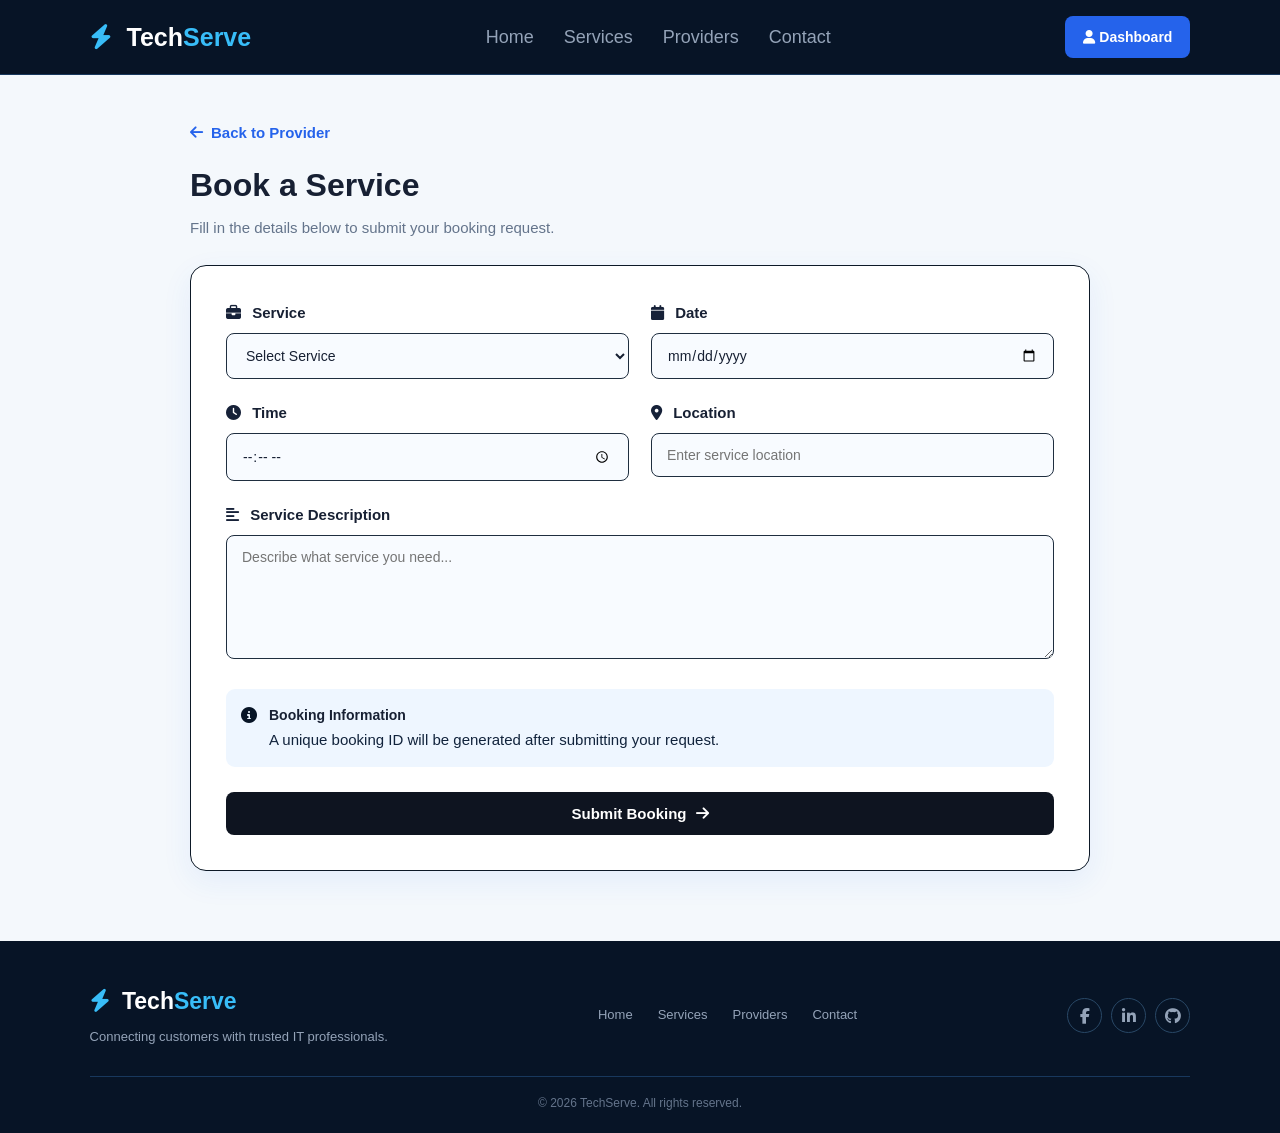
==== booking.html @ da5bcb63 "Customer Support Service" ====
<!DOCTYPE html>
<html lang="en">
<head>
    <meta charset="UTF-8">
    <meta name="viewport" content="width=device-width, initial-scale=1.0">
    <title>TechServe - Book Service</title>
    <link rel="stylesheet" href="booking.css">
    <link rel="stylesheet" href="https://cdnjs.cloudflare.com/ajax/libs/font-awesome/6.4.0/css/all.min.css">
</head>
<body>
    <header class="navbar">
        <div class="logo">
            <i class="fas fa-bolt"></i>
            Tech<span>Serve</span>
        </div>
        <nav class="nav-links">
            <a href="index.html">Home</a>
            <a href="index.html#services">Services</a>
            <a href="provider.html">Providers</a>
            <a href="contact.html">Contact</a>
        </nav>
        <a href="dashboard.html" class="login-btn">
            <i class="fas fa-user"></i>
            Dashboard
        </a>
    </header>

    <main class="booking-page">
        <div class="booking-header">
            <a href="provider.html" class="back-link">
                <i class="fas fa-arrow-left"></i>
                Back to Provider
            </a>
            <h1>Book a Service</h1>
            <p>Fill in the details below to submit your booking request.</p>
        </div>

        <section class="booking-card">
            <form id="bookingForm">
                <div class="form-row">
                    <div class="form-group">
                        <label for="service">
                            <i class="fas fa-briefcase"></i>
                            Service
                        </label>
                        <select id="service" required>
                            <option value="">Select Service</option>
                            <option value="Web Development">Web Development</option>
                            <option value="UI/UX Design">UI/UX Design</option>
                            <option value="Graphic Design">Graphic Design</option>
                            <option value="Mobile App Development">Mobile App Development</option>
                            <option value="Digital Marketing">Digital Marketing</option>
                            <option value="IT Support">IT Support</option>
                        </select>
                    </div>

                    <div class="form-group">
                        <label for="date">
                            <i class="fas fa-calendar"></i>
                            Date
                        </label>
                        <input type="date" id="date" required>
                    </div>
                </div>

                <div class="form-row">
                    <div class="form-group">
                        <label for="time">
                            <i class="fas fa-clock"></i>
                            Time
                        </label>
                        <input type="time" id="time" required>
                    </div>

                    <div class="form-group">
                        <label for="location">
                            <i class="fas fa-location-dot"></i>
                            Location
                        </label>
                        <input type="text" id="location" placeholder="Enter service location" required>
                    </div>
                </div>

                <div class="form-group">
                    <label for="description">
                        <i class="fas fa-align-left"></i>
                        Service Description
                    </label>
                    <textarea id="description" rows="6" placeholder="Describe what service you need..." required></textarea>
                </div>

                <div class="booking-info">
                    <i class="fas fa-circle-info"></i>
                    <div>
                        <strong>Booking Information</strong>
                        <p>A unique booking ID will be generated after submitting your request.</p>
                    </div>
                </div>

                <button type="submit" class="submit-btn">
                    Submit Booking
                    <i class="fas fa-arrow-right"></i>
                </button>
            </form>

            <div id="bookingSuccess" class="success-box">
                <i class="fas fa-circle-check"></i>
                <h2>Booking Submitted!</h2>
                <p>Your booking request has been submitted successfully.</p>
                <div class="booking-id">
                    Booking ID: <strong id="bookingId"></strong>
                </div>
                <a href="dashboard.html" class="dashboard-btn">
                    Go to Dashboard
                </a>
            </div>
        </section>
    </main>

    <footer class="footer">
        <div class="footer-container">
            <div class="footer-brand">
                <div class="footer-logo">
                    <i class="fas fa-bolt"></i>
                    Tech<span>Serve</span>
                </div>
                <p>Connecting customers with trusted IT professionals.</p>
            </div>

            <div class="footer-links">
                <a href="index.html">Home</a>
                <a href="index.html#services">Services</a>
                <a href="provider.html">Providers</a>
                <a href="contact.html">Contact</a>
            </div>

            <div class="footer-social">
                <a href="#"><i class="fab fa-facebook-f"></i></a>
                <a href="#"><i class="fab fa-linkedin-in"></i></a>
                <a href="#"><i class="fab fa-github"></i></a>
            </div>
        </div>

        <div class="footer-bottom">
            <p>© 2026 TechServe. All rights reserved.</p>
        </div>
    </footer>

    <script src="booking.js"></script>
</body>
</html>
---- booking.css ----
* {
    margin: 0;
    padding: 0;
    box-sizing: border-box;
    font-family: 'Segoe UI', Tahoma, Geneva, Verdana, sans-serif;
}

body {
    background: #f4f8fc;
    color: #172033;
    line-height: 1.6;
}

a {
    text-decoration: none;
}

.navbar {
    min-height: 75px;
    padding: 0 7%;
    display: flex;
    align-items: center;
    justify-content: space-between;
    background: #071426;
    border-bottom: 1px solid #18385d;
    position: sticky;
    top: 0;
    z-index: 1000;
}

.logo {
    color: #ffffff;
    font-size: 25px;
    font-weight: 700;
}

.logo i {
    color: #38bdf8;
    margin-right: 8px;
}

.logo span,
.footer-logo span {
    color: #38bdf8;
}

.nav-links {
    display: flex;
    gap: 30px;
}

.nav-links a {
    color: #94a3b8;
    font-size: 18px;
    font-weight: 500;
    transition: 0.3s;
}

.nav-links a:hover {
    color: #38bdf8;
}

.login-btn {
    padding: 10px 18px;
    border-radius: 8px;
    background: #2563eb;
    color: #ffffff;
    font-size: 14px;
    font-weight: 600;
    transition: 0.3s;
}

.login-btn:hover {
    background: #3b82f6;
    transform: translateY(-2px);
}

.booking-page {
    max-width: 950px;
    margin: 45px auto 70px;
    padding: 0 25px;
}

.booking-header {
    margin-bottom: 25px;
}

.back-link {
    display: inline-flex;
    align-items: center;
    gap: 8px;
    margin-bottom: 15px;
    color: #2563eb;
    font-size: 15px;
    font-weight: 600;
}

.back-link:hover {
    color: #38bdf8;
}

.booking-header h1 {
    color: #172033;
    font-size: 32px;
}

.booking-header p {
    margin-top: 5px;
    color: #64748b;
    font-size: 15px;
}

.booking-card {
    padding: 35px;
    background: #ffffff;
    border: 1px solid #0d1927;
    border-radius: 16px;
    box-shadow: 0 10px 30px rgba(37, 99, 235, 0.08);
}

.form-row {
    display: grid;
    grid-template-columns: 1fr 1fr;
    gap: 22px;
}

.form-group {
    margin-bottom: 22px;
}

.form-group label {
    display: block;
    margin-bottom: 8px;
    color: #172033;
    font-size: 15px;
    font-weight: 600;
}

.form-group label i {
    margin-right: 7px;
    color: #162138;
}

.form-group input,
.form-group select,
.form-group textarea {
    width: 100%;
    padding: 13px 15px;
    border: 1px solid #1f2e3f;
    border-radius: 8px;
    outline: none;
    background: #f8fbff;
    color: #172033;
    font-size: 14px;
    transition: 0.3s;
}

.form-group textarea {
    resize: vertical;
}

.form-group input:focus,
.form-group select:focus,
.form-group textarea:focus {
    border-color: #2563eb;
    background: #ffffff;
    box-shadow: 0 0 0 3px rgba(37, 99, 235, 0.08);
}

.booking-info {
    margin: 5px 0 25px;
    padding: 15px;
    display: flex;
    align-items: flex-start;
    gap: 12px;
    border-radius: 9px;
    background: #eef6ff;
    color: #2563eb;
}

.booking-info > i {
    margin-top: 3px;
    color: #071426;
}

.booking-info strong {
    display: block;
    color: #172033;
    font-size: 14px;
}

.booking-info p {
    margin-top: 2px;
    color: #11233c;
    font-size: 15px;
}

.submit-btn,
.dashboard-btn {
    border: none;
    display: inline-flex;
    align-items: center;
    justify-content: center;
    gap: 9px;
    padding: 13px 25px;
    border-radius: 8px;
    background: #0e1420;
    color: #ffffff;
    font-size: 15px;
    font-weight: 600;
    cursor: pointer;
    transition: 0.3s;
}

.submit-btn {
    width: 100%;
}

.submit-btn:hover,
.dashboard-btn:hover {
    background: #29374f;
    transform: translateY(-2px);
    box-shadow: 0 8px 18px rgba(37, 99, 235, 0.2);
}

.success-box {
    display: none;
    padding: 30px;
    text-align: center;
}

.success-box > i {
    color: #16a34a;
    font-size: 48px;
}

.success-box h2 {
    margin-top: 12px;
    color: #172033;
    font-size: 25px;
}

.success-box p {
    margin: 7px 0 18px;
    color: #64748b;
    font-size: 14px;
}

.booking-id {
    width: fit-content;
    margin: 0 auto 20px;
    padding: 12px 20px;
    border-radius: 8px;
    background: #eef6ff;
    color: #2563eb;
    font-size: 15px;
}

.footer {
    padding: 42px 7% 20px;
    background: #071426;
}

.footer-container {
    display: flex;
    align-items: center;
    justify-content: space-between;
    gap: 30px;
}

.footer-logo {
    color: #ffffff;
    font-size: 23px;
    font-weight: 700;
}

.footer-logo i {
    color: #38bdf8;
    margin-right: 6px;
}

.footer-brand p {
    margin-top: 7px;
    color: #94a3b8;
    font-size: 13px;
}

.footer-links {
    display: flex;
    gap: 25px;
}

.footer-links a {
    color: #94a3b8;
    font-size: 13px;
    transition: 0.3s;
}

.footer-links a:hover {
    color: #38bdf8;
}

.footer-social {
    display: flex;
    gap: 9px;
}

.footer-social a {
    width: 35px;
    height: 35px;
    display: flex;
    align-items: center;
    justify-content: center;
    border: 1px solid #294866;
    border-radius: 50%;
    color: #94a3b8;
    transition: 0.3s;
}

.footer-social a:hover {
    color: #38bdf8;
    border-color: #38bdf8;
}

.footer-bottom {
    margin-top: 28px;
    padding-top: 17px;
    border-top: 1px solid #18385d;
    text-align: center;
}

.footer-bottom p {
    color: #64748b;
    font-size: 12px;
}

@media (max-width: 700px) {
    .form-row {
        grid-template-columns: 1fr;
        gap: 0;
    }

    .footer-container {
        flex-direction: column;
        text-align: center;
    }

    .booking-card {
        padding: 25px;
    }
}

@media (max-width: 550px) {
    .navbar {
        padding: 15px 5%;
        flex-wrap: wrap;
        gap: 15px;
    }

    .nav-links {
        order: 3;
        width: 100%;
        justify-content: center;
        flex-wrap: wrap;
        gap: 15px;
    }

    .booking-page {
        padding: 0 15px;
    }

    .booking-header h1 {
        font-size: 27px;
    }
}
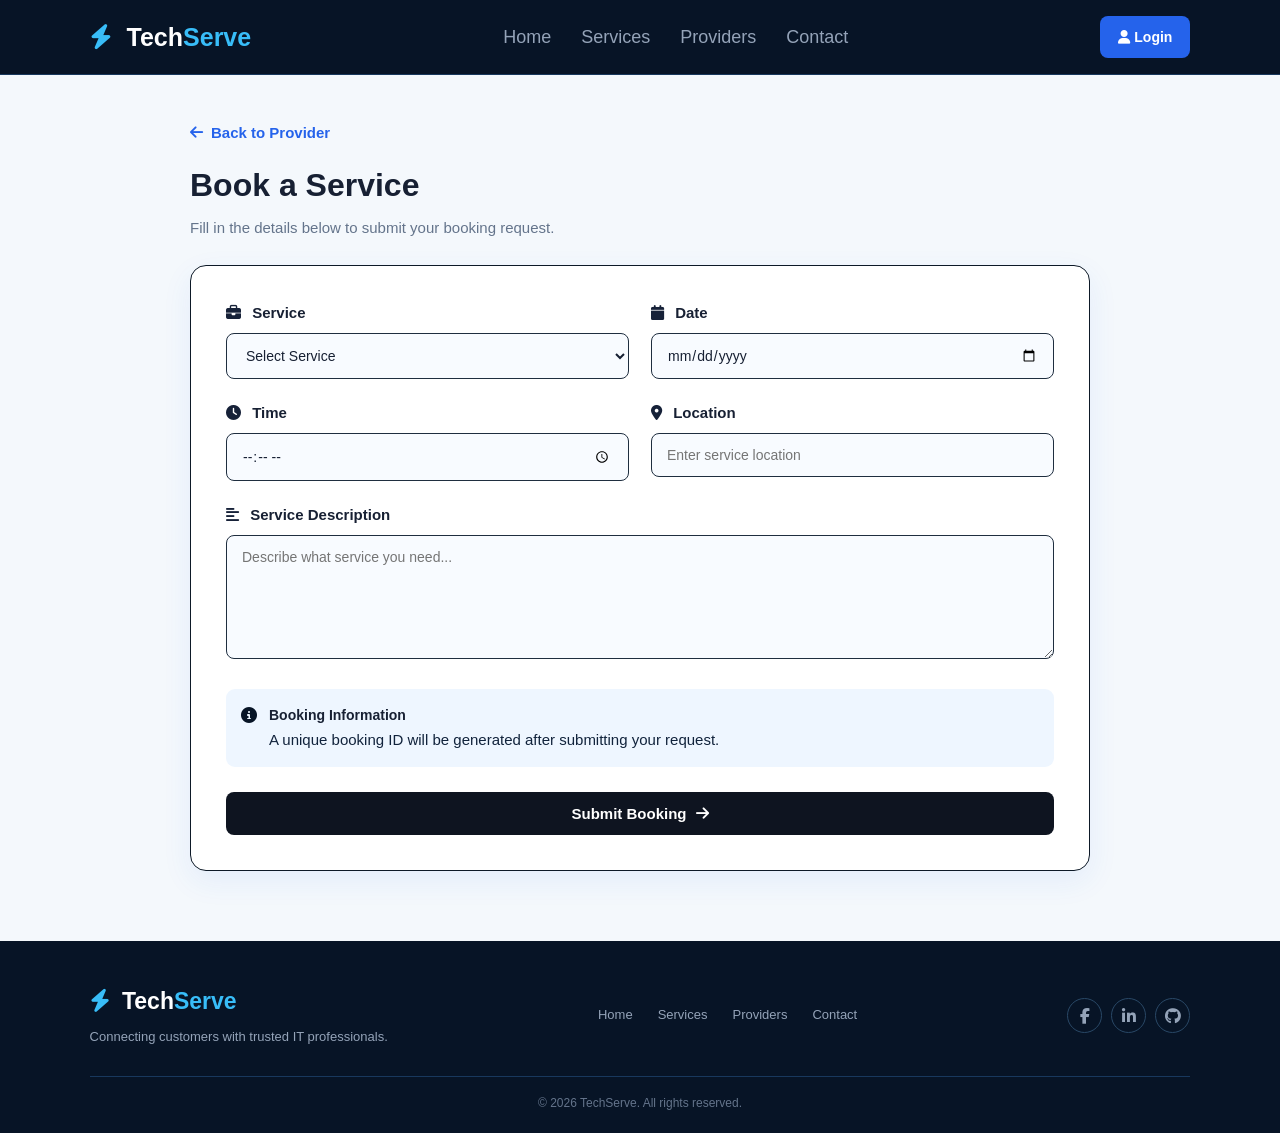
==== commit c49997ef: "Customer Support Service" ====
--- a/booking.html
+++ b/booking.html
@@ -20,9 +20,13 @@
             <a href="provider.html">Providers</a>
             <a href="contact.html">Contact</a>
         </nav>
-        <a href="dashboard.html" class="login-btn">
+         <!-- <a href="providerdb.html" class="login-btn">
             <i class="fas fa-user"></i>
             Dashboard
+        </a> -->
+          <a href="login.html" class="login-btn">
+            <i class="fas fa-user"></i>
+            Login
         </a>
     </header>
 
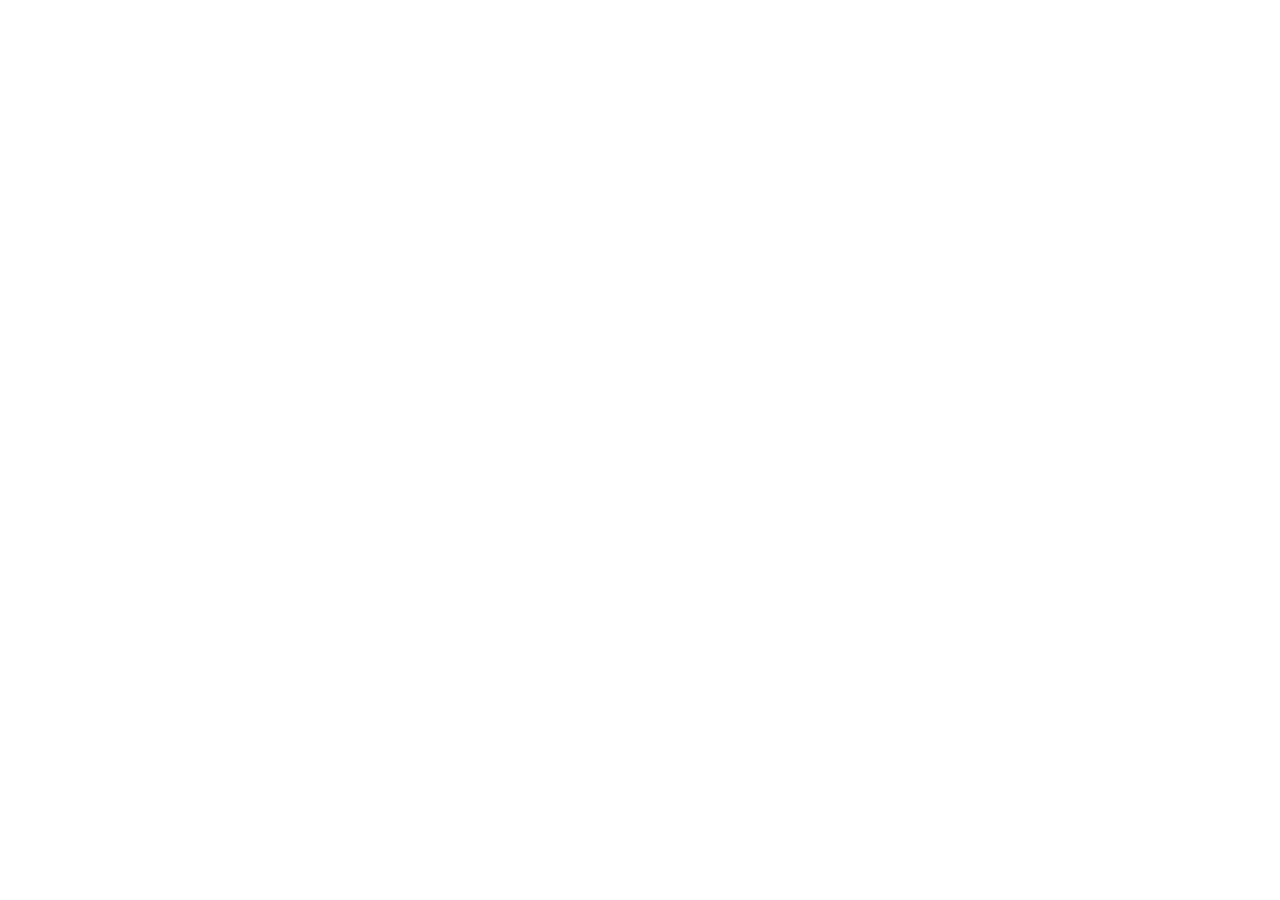
==== commit c15fa7bf: "Customer Support Service" ====
--- a/booking.html
+++ b/booking.html
@@ -1,5 +1,5 @@
  
-<!DOCTYPE html>
+<!-- <!DOCTYPE html>
 <html lang="en">
 <head>
     <meta charset="UTF-8">
@@ -20,10 +20,10 @@
             <a href="provider.html">Providers</a>
             <a href="contact.html">Contact</a>
         </nav>
-         <!-- <a href="providerdb.html" class="login-btn">
+         <a href="providerdb.html" class="login-btn">
             <i class="fas fa-user"></i>
             Dashboard
-        </a> -->
+        </a>
           <a href="login.html" class="login-btn">
             <i class="fas fa-user"></i>
             Login
@@ -154,4 +154,4 @@
     <script src="booking.js"></script>
 </body>
 </html>
-
+ -->
--- a/booking.css
+++ b/booking.css
@@ -1,4 +1,4 @@
-
+/* 
 * {
     margin: 0;
     padding: 0;
@@ -314,16 +314,16 @@
     justify-content: center;
     border: 1px solid #294866;
     border-radius: 50%;
-    color: #94a3b8;
+    color: #e4e7eb;
     transition: 0.3s;
 }
 
 .footer-social a:hover {
     color: #38bdf8;
     border-color: #38bdf8;
-}
-
-.footer-bottom {
+} */
+
+/* .footer-bottom {
     margin-top: 28px;
     padding-top: 17px;
     border-top: 1px solid #18385d;
@@ -375,3 +375,47 @@
     }
 }
 
+
+.brand-footer {
+    color: white;
+    font-size: 13px;
+    font-weight: 700;
+}
+
+.brand-footer i {
+    color: #dce0e9;
+    margin-right: 7px;
+}
+
+@media (max-width: 850px) {
+    .container {
+        grid-template-columns: 1fr;
+    }
+
+    .welcome-section {
+        min-height: 450px;
+        order: -1;
+        padding: 45px 8%;
+    }
+
+    .login-section {
+        padding: 50px 25px;
+    }
+
+}
+
+@media (max-width: 480px) {
+    .welcome-section {
+        min-height: 400px;
+        padding: 35px 25px;
+    }
+
+    .welcome-content h1 {
+        font-size: 42px;
+    }
+
+    .login-section {
+        padding: 40px 20px;
+    }
+
+} */
